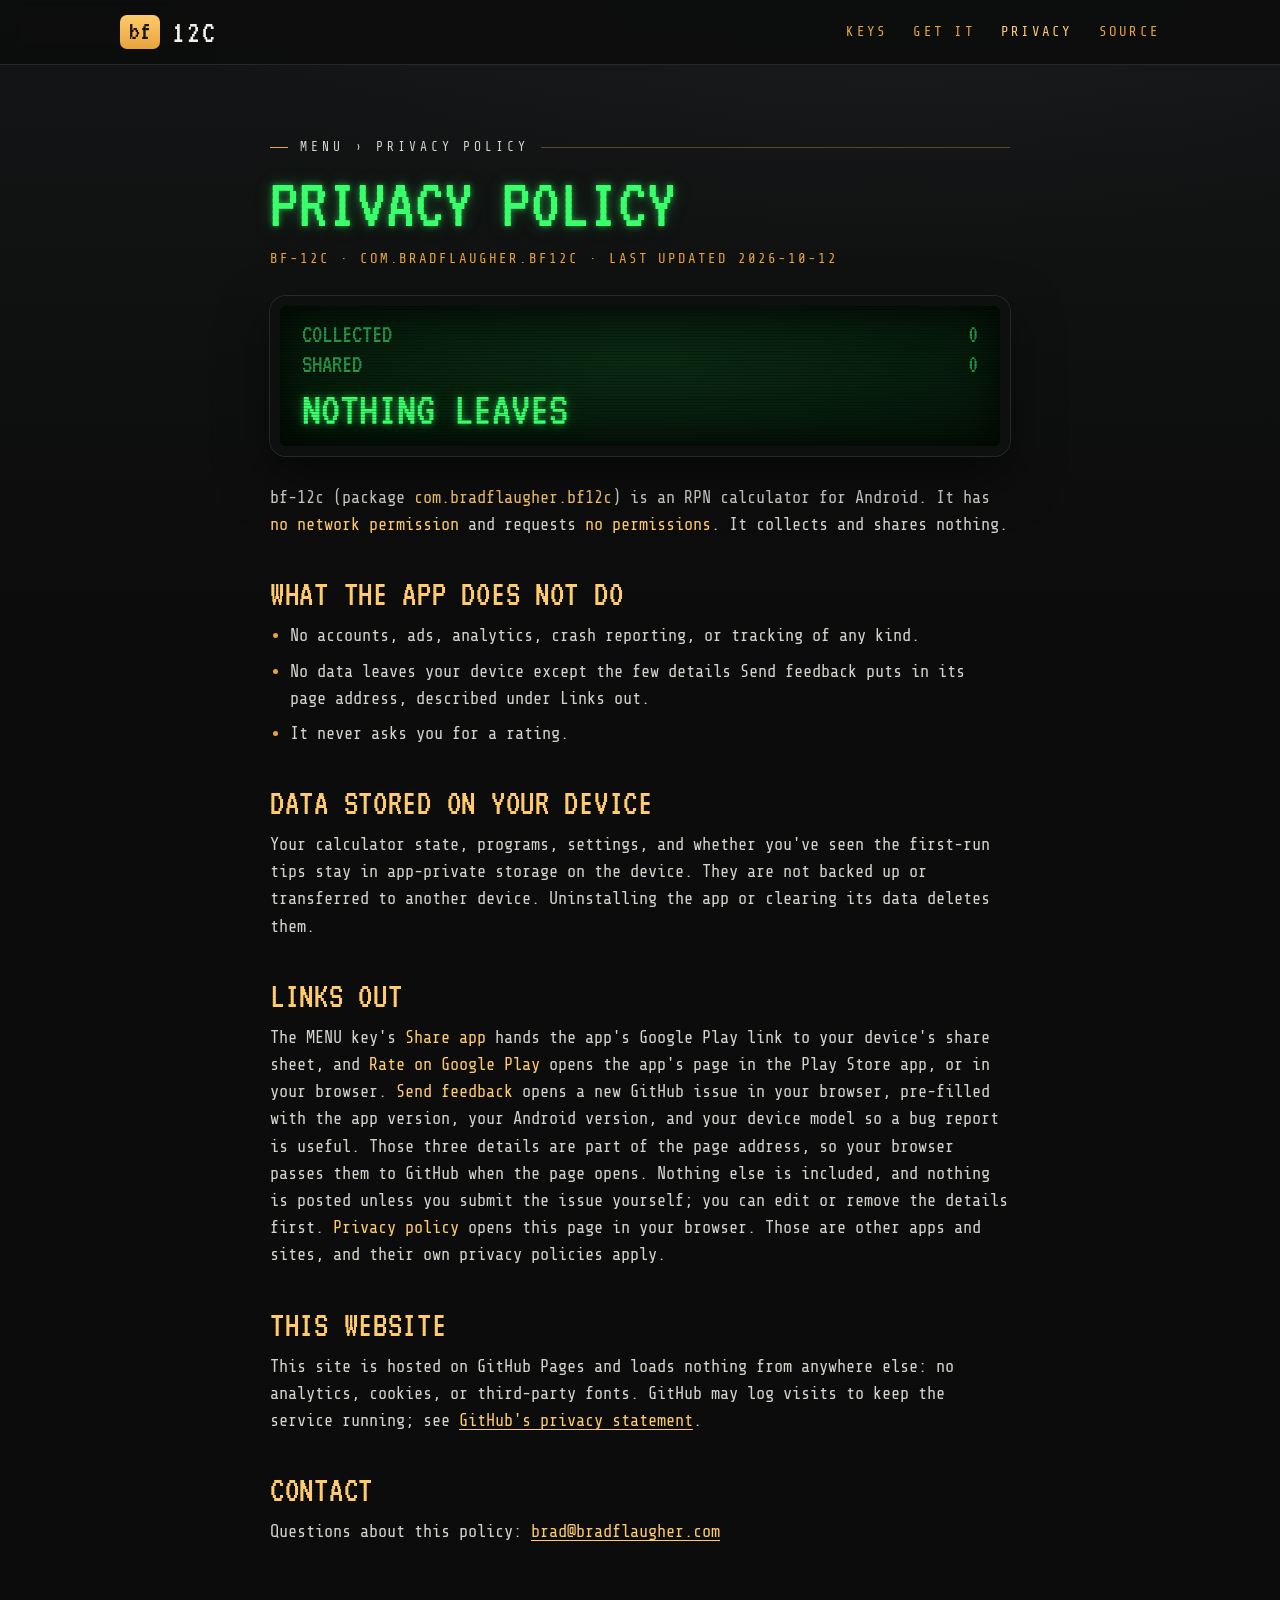
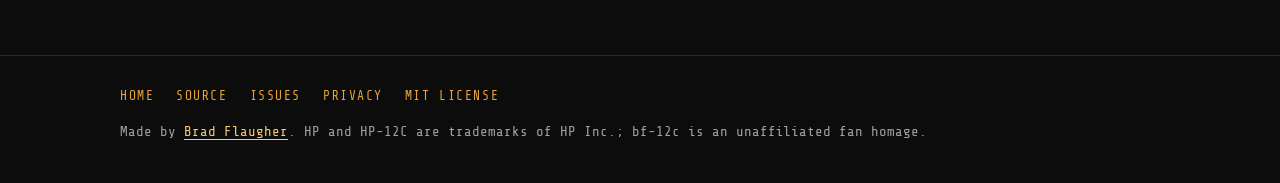
==== site/privacy/index.html @ fc192063 "Publish bf-12c's own website and privacy policy on GitHub Pages site/ is a static product page for b" ====
<!DOCTYPE html>
<html lang="en">
<head>
  <meta charset="utf-8">
  <meta name="viewport" content="width=device-width, initial-scale=1, viewport-fit=cover">
  <title>Privacy policy — bf-12c</title>
  <meta name="description" content="Privacy policy for bf-12c (com.bradflaugher.bf12c): no permissions, no network, nothing collected or shared.">
  <meta name="theme-color" content="#0b0c0b">
  <meta name="color-scheme" content="dark">
  <link rel="canonical" href="https://bradflaugher.github.io/bf-12c/privacy/">
  <link rel="icon" href="../favicon.ico" sizes="any">
  <link rel="icon" type="image/png" sizes="192x192" href="../img/icon-192.png">
  <link rel="apple-touch-icon" href="../apple-touch-icon.png">
  <link rel="stylesheet" href="../style.css">
</head>
<body>
  <a class="skip" href="#main">Skip to content</a>

  <header class="top">
    <div class="wrap">
      <a class="brand" href="../" aria-label="bf-12c home"><span class="bf">bf</span><span class="model">12C</span></a>
      <nav aria-label="Site">
        <a class="opt" href="../#keys">Keys</a>
        <a href="../#get">Get it</a>
        <a href="../privacy/" aria-current="page">Privacy</a>
        <a href="https://github.com/bradflaugher/bf-12c">Source</a>
      </nav>
    </div>
  </header>

  <main id="main" class="page">
    <div class="wrap">
      <p class="eyebrow">MENU › Privacy policy</p>
      <h1 class="glow">Privacy policy</h1>
      <p class="meta">bf-12c · com.bradflaugher.bf12c · last updated 2026-10-12</p>

      <div class="crt summary" role="img" aria-label="Collected: nothing. Shared: nothing.">
        <div class="reg" aria-hidden="true"><span>COLLECTED</span><span>0</span></div>
        <div class="reg" aria-hidden="true"><span>SHARED</span><span>0</span></div>
        <div class="x glow" aria-hidden="true">NOTHING LEAVES</div>
      </div>

      <p>bf-12c (package <strong>com.bradflaugher.bf12c</strong>) is an RPN calculator for Android. It has <strong>no network permission</strong> and requests <strong>no permissions</strong>. It collects and shares nothing.</p>

      <h2>What the app does not do</h2>
      <ul>
        <li>No accounts, ads, analytics, crash reporting, or tracking of any kind.</li>
        <li>No data leaves your device except the few details Send feedback puts in its page address, described under Links out.</li>
        <li>It never asks you for a rating.</li>
      </ul>

      <h2>Data stored on your device</h2>
      <p>Your calculator state, programs, settings, and whether you've seen the first-run tips stay in app-private storage on the device. They are not backed up or transferred to another device. Uninstalling the app or clearing its data deletes them.</p>

      <h2>Links out</h2>
      <p>The MENU key's <strong>Share app</strong> hands the app's Google Play link to your device's share sheet, and <strong>Rate on Google Play</strong> opens the app's page in the Play Store app, or in your browser. <strong>Send feedback</strong> opens a new GitHub issue in your browser, pre-filled with the app version, your Android version, and your device model so a bug report is useful. Those three details are part of the page address, so your browser passes them to GitHub when the page opens. Nothing else is included, and nothing is posted unless you submit the issue yourself; you can edit or remove the details first. <strong>Privacy policy</strong> opens this page in your browser. Those are other apps and sites, and their own privacy policies apply.</p>

      <h2>This website</h2>
      <p>This site is hosted on GitHub Pages and loads nothing from anywhere else: no analytics, cookies, or third-party fonts. GitHub may log visits to keep the service running; see <a href="https://docs.github.com/en/site-policy/privacy-policies/github-general-privacy-statement">GitHub's privacy statement</a>.</p>

      <h2>Contact</h2>
      <p>Questions about this policy: <a href="mailto:brad@bradflaugher.com">brad@bradflaugher.com</a></p>
    </div>
  </main>

  <footer class="foot">
    <div class="wrap">
      <nav aria-label="Footer">
        <a href="../">Home</a>
        <a href="https://github.com/bradflaugher/bf-12c">Source</a>
        <a href="https://github.com/bradflaugher/bf-12c/issues">Issues</a>
        <a href="../privacy/">Privacy</a>
        <a href="https://github.com/bradflaugher/bf-12c/blob/main/LICENSE">MIT license</a>
      </nav>
      <p>Made by <a href="https://bradflaugher.com">Brad Flaugher</a>. HP and HP-12C are trademarks of HP Inc.; bf-12c is an unaffiliated fan homage.</p>
    </div>
  </footer>
</body>
</html>
---- site/style.css ----
/* bf-12c site. The app's own palette (app/src/main/java/.../ui/Theme.kt) and
   fonts (VT323 for the CRT, Share Tech Mono for everything else), self-hosted:
   the site makes no third-party requests, like the app. */

@font-face {
  font-family: "VT323";
  src: url("fonts/vt323.woff2") format("woff2");
  font-display: swap;
}
@font-face {
  font-family: "Share Tech Mono";
  src: url("fonts/share_tech_mono.woff2") format("woff2");
  font-display: swap;
}

:root {
  color-scheme: dark;
  --bezel: #0b0c0b;
  --bezel-edge: #26282a;
  --face: #151617;
  --gold: #e8a33d;
  --gold-hi: #ffcb6b;
  --blue: #4fa3e0;
  --blue-hi: #8ccbff;
  --key-top: #34373a;
  --key-bottom: #1b1d1f;
  --key-edge: #4a4e52;
  --label: #f1f0ea;
  --muted: #a3a39b;
  --ink: #39ff6a;
  --dim: #2db356;
  --glass: #030d05;
  --crt: "VT323", ui-monospace, monospace;
  --mono: "Share Tech Mono", ui-monospace, "Cascadia Mono", Menlo, Consolas, monospace;
  --wrap: 1120px;
  --gutter: clamp(16px, 4vw, 40px);
}

* { box-sizing: border-box; }
html { -webkit-text-size-adjust: 100%; scroll-behavior: smooth; }
@media (prefers-reduced-motion: reduce) { html { scroll-behavior: auto; } }

body {
  margin: 0;
  min-height: 100vh;
  background:
    radial-gradient(1200px 600px at 70% -10%, #1e2021 0%, transparent 70%),
    linear-gradient(#141516, var(--bezel) 600px);
  background-color: var(--bezel);
  color: var(--label);
  font: 17px/1.6 var(--mono);
  overflow-x: hidden;
}

a { color: var(--gold-hi); text-underline-offset: 3px; }
a:hover { color: var(--label); }
:focus-visible { outline: 2px solid var(--blue-hi); outline-offset: 3px; border-radius: 4px; }
img { max-width: 100%; height: auto; display: block; }
p { margin: 0 0 1em; }

.skip {
  position: absolute; left: -9999px; top: 8px; z-index: 10;
  background: var(--gold); color: var(--bezel); padding: 8px 14px; border-radius: 6px;
}
.skip:focus { left: 8px; }

.wrap { max-width: var(--wrap); margin: 0 auto; padding: 0 var(--gutter); }

/* ── Header: the brand plate from the app's top-right corner ───────────── */

.top {
  border-bottom: 1px solid var(--bezel-edge);
  background: rgb(11 12 11 / 0.85);
  position: sticky; top: 0; z-index: 5;
  backdrop-filter: blur(8px);
}
.top .wrap { display: flex; align-items: center; justify-content: space-between; gap: 16px; min-height: 64px; }
.brand { display: inline-flex; align-items: center; gap: 12px; text-decoration: none; color: var(--label); }
.brand .bf {
  font: 28px/1 var(--crt);
  background: linear-gradient(var(--gold-hi), var(--gold));
  color: #1b1408; padding: 2px 9px 4px; border-radius: 7px;
}
.brand .model { font: 32px/1 var(--crt); letter-spacing: 0.06em; }
.top nav { display: flex; gap: clamp(12px, 2.4vw, 26px); flex-wrap: wrap; justify-content: flex-end; }
.top nav a {
  color: var(--gold); text-decoration: none; font-size: 14px;
  letter-spacing: 0.16em; text-transform: uppercase;
}
.top nav a:hover, .top nav a[aria-current] { color: var(--gold-hi); }
@media (max-width: 640px) { .top nav .opt { display: none; } }

/* ── The CRT ────────────────────────────────────────────────────────────── */

.crt {
  position: relative;
  background:
    radial-gradient(120% 140% at 50% 40%, #0a2a12 0%, var(--glass) 75%);
  border: 10px solid #0e0f0f;
  box-shadow: 0 0 0 1px var(--bezel-edge), inset 0 0 40px rgb(0 0 0 / 0.8), 0 20px 50px rgb(0 0 0 / 0.5);
  border-radius: 16px;
  color: var(--ink);
  font-family: var(--crt);
  padding: 14px 22px 10px;
  overflow: hidden;
}
.crt::after { /* scanlines */
  content: ""; position: absolute; inset: 0; pointer-events: none;
  background: repeating-linear-gradient(to bottom, rgb(0 0 0 / 0.22) 0 1px, transparent 1px 3px);
}
.glow { text-shadow: 0 0 6px rgb(57 255 106 / 0.55), 0 0 18px rgb(57 255 106 / 0.25); }
.crt .reg { display: flex; justify-content: space-between; color: var(--dim); font-size: 26px; line-height: 1.15; opacity: 0.8; }
.crt .x { text-align: right; font-size: clamp(44px, 9vw, 88px); line-height: 1; margin: 6px 0 2px; }
.crt .full { text-align: right; font-size: clamp(13px, 2.9vw, 28px); color: var(--dim); white-space: nowrap; }
.crt .ann { display: flex; gap: 0.9em; font-size: 22px; color: var(--dim); opacity: 0.35; margin-top: 4px; }
.crt .ann .on { opacity: 1; color: var(--ink); }

/* ── Hero ──────────────────────────────────────────────────────────────── */

.hero { padding: clamp(36px, 7vw, 88px) 0 40px; }
.hero .grid { display: grid; grid-template-columns: 1.05fr 1fr; gap: clamp(28px, 5vw, 64px); align-items: center; }
@media (max-width: 860px) { .hero .grid { grid-template-columns: 1fr; } }
.hero h1 {
  font: clamp(48px, 8vw, 84px)/0.95 var(--crt);
  color: var(--ink); margin: 0 0 18px; letter-spacing: 0.02em; text-transform: uppercase;
}
.hero .sub { color: var(--gold-hi); font-size: clamp(16px, 2vw, 19px); margin-bottom: 8px; }
.hero .lede { color: var(--muted); max-width: 36em; }
.rule { height: 2px; border: 0; margin: 22px 0; background: linear-gradient(90deg, var(--gold), transparent); max-width: 440px; }

/* Buttons are keys: gold f, blue g, plain black. */
.keys { display: flex; flex-wrap: wrap; gap: 12px; margin-top: 26px; }
.key {
  display: inline-flex; flex-direction: column; align-items: center; justify-content: center;
  min-width: 150px; min-height: 52px; padding: 8px 20px;
  border-radius: 10px; border: 1px solid var(--key-edge);
  background: linear-gradient(var(--key-top) 0 62%, var(--key-bottom) 62%);
  color: var(--label); text-decoration: none; font: 20px/1.1 var(--crt); letter-spacing: 0.08em;
  box-shadow: 0 3px 0 #050505, 0 8px 18px rgb(0 0 0 / 0.4);
  transition: transform 0.06s, box-shadow 0.06s;
}
.key small { font: 13px/1.2 var(--mono); letter-spacing: 0.08em; color: var(--blue-hi); margin-top: 3px; }
.key:hover { color: var(--label); filter: brightness(1.12); }
.key:active { transform: translateY(2px); box-shadow: 0 1px 0 #050505, 0 3px 8px rgb(0 0 0 / 0.4); }
.key.f { background: linear-gradient(var(--gold-hi) 0 62%, var(--gold) 62%); color: #1b1408; border-color: #f7c46e; }
.key.f small { color: #4a3510; }
.key.g { background: linear-gradient(var(--blue-hi) 0 62%, var(--blue) 62%); color: #08192a; border-color: #a8d8ff; }
.key.g small { color: #0d2a45; }

/* ── Device frame ──────────────────────────────────────────────────────── */

.device {
  background: #101112; border: 1px solid var(--bezel-edge); border-radius: 22px;
  padding: clamp(8px, 1.2vw, 14px);
  box-shadow: 0 30px 80px rgb(0 0 0 / 0.6), inset 0 1px 0 rgb(255 255 255 / 0.04);
}
.device img { border-radius: 12px; }
.showcase { margin: 8px 0 0; }
.showcase figcaption, figure figcaption {
  font-size: 14px; color: var(--muted); text-align: center; margin-top: 12px; letter-spacing: 0.04em;
}
figcaption b { color: var(--gold); font-weight: normal; text-transform: uppercase; letter-spacing: 0.14em; }

/* ── Sections ──────────────────────────────────────────────────────────── */

section { padding: clamp(48px, 8vw, 96px) 0 0; scroll-margin-top: 40px; }
.eyebrow {
  display: flex; align-items: center; gap: 12px;
  color: var(--gold); font-size: 13px; letter-spacing: 0.3em; text-transform: uppercase; margin: 0 0 10px;
}
.eyebrow::before, .eyebrow::after { content: ""; height: 1px; flex: 0 0 18px; background: var(--gold); }
.eyebrow::after { flex: 1; opacity: 0.35; }
h2 {
  font: clamp(36px, 5.5vw, 56px)/1 var(--crt); color: var(--label);
  margin: 0 0 14px; letter-spacing: 0.02em; text-transform: uppercase;
}
.intro { color: var(--muted); max-width: 44em; margin-bottom: 34px; }

/* Feature cards are 12c keys: gold f legend above, blue g legend on the key. */
.features { display: grid; grid-template-columns: repeat(auto-fill, minmax(min(100%, 300px), 1fr)); gap: 18px; }
.feature {
  background: linear-gradient(180deg, #18191a, #121314);
  border: 1px solid var(--bezel-edge); border-radius: 14px; padding: 18px 20px 6px;
}
.feature .legend { min-height: 1.3em; color: var(--gold); font-size: 13px; letter-spacing: 0.18em; text-transform: uppercase; text-align: center; width: 104px; margin-bottom: 4px; }
.feature .cap {
  width: 104px; height: 62px; border-radius: 9px; border: 1px solid var(--key-edge);
  background: linear-gradient(var(--key-top) 0 60%, var(--key-bottom) 60%);
  display: grid; grid-template-rows: 60% 40%; place-items: center; margin-bottom: 14px;
  box-shadow: 0 3px 0 #050505;
}
.feature .cap span { font: 28px/1 var(--crt); color: var(--label); }
.feature .cap i { font: 13px/1 var(--mono); font-style: normal; color: var(--blue); }
.feature h3 { font: 17px/1.3 var(--mono); color: var(--label); margin: 0 0 6px; letter-spacing: 0.04em; }
.feature p { color: var(--muted); font-size: 15.5px; }
code, kbd {
  font-family: var(--mono); font-size: 0.92em; color: var(--label);
  background: #232527; border: 1px solid #34373a; border-radius: 5px; padding: 0 5px;
}
kbd { border-bottom-width: 2px; }

/* ── Screens ───────────────────────────────────────────────────────────── */

.tall { display: grid; grid-template-columns: repeat(4, 1fr); gap: 18px; }
.wide { display: grid; grid-template-columns: repeat(3, 1fr); gap: 18px; margin-top: 26px; }
@media (max-width: 900px) {
  .tall { grid-template-columns: repeat(2, 1fr); }
  .wide { grid-template-columns: 1fr; }
}
figure { margin: 0; min-width: 0; }
.tall .device { border-radius: 18px; }

/* ── Phosphors ─────────────────────────────────────────────────────────── */

.phosphors { display: grid; grid-template-columns: repeat(4, 1fr); gap: 16px; }
@media (max-width: 760px) { .phosphors { grid-template-columns: repeat(2, 1fr); } }
.phosphor .crt { border-width: 8px; padding: 10px 16px 8px; border-radius: 12px; }
.phosphor .x { font-size: clamp(38px, 5vw, 54px); margin: 0; }
.phosphor .reg { font-size: 20px; }
.phosphor figcaption { text-align: left; }
.amber .crt { --ink: #ffb02e; --dim: #c08020; background: radial-gradient(120% 140% at 50% 40%, #2a1a05 0%, #100900 75%); }
.amber .glow { text-shadow: 0 0 6px rgb(255 176 46 / 0.55), 0 0 18px rgb(255 176 46 / 0.25); }
.ice .crt { --ink: #7df3ff; --dim: #45b5c5; background: radial-gradient(120% 140% at 50% 40%, #06262c 0%, #020b0e 75%); }
.ice .glow { text-shadow: 0 0 6px rgb(125 243 255 / 0.55), 0 0 18px rgb(125 243 255 / 0.25); }
.lcd .crt { --ink: #1b2016; --dim: #59624c; background: linear-gradient(#a7b096, #9da68d); }
.lcd .crt::after { display: none; }
.lcd .glow { text-shadow: 1px 1px 0 rgb(0 0 0 / 0.12); }
.phosphor .crt .x, .phosphor .crt .reg { color: var(--ink); }
.phosphor .crt .reg { color: var(--dim); }

/* ── Readout: the no-nonsense list ─────────────────────────────────────── */

.split { display: grid; grid-template-columns: 1fr 1fr; gap: clamp(28px, 5vw, 64px); align-items: start; }
@media (max-width: 860px) { .split { grid-template-columns: 1fr; } }
.readout { font-size: clamp(22px, 3.2vw, 28px); line-height: 1.35; padding: 18px 22px; }
.readout ul { list-style: none; margin: 0; padding: 0; }
.readout li { display: flex; gap: 0.4em; }
.readout li::after { content: ""; order: 1; flex: 1; border-bottom: 2px dotted rgb(57 255 106 / 0.35); margin-bottom: 0.32em; }
.readout li span:last-child { order: 2; }
.readout .ok { color: var(--ink); }

/* ── Install ───────────────────────────────────────────────────────────── */

.steps { counter-reset: step; list-style: none; padding: 0; margin: 0; display: grid; gap: 14px; }
.steps li {
  counter-increment: step; position: relative; padding: 16px 18px 6px 64px;
  background: #131415; border: 1px solid var(--bezel-edge); border-radius: 12px;
}
.steps li::before {
  content: counter(step, decimal-leading-zero);
  position: absolute; left: 16px; top: 13px; font: 28px/1 var(--crt); color: var(--gold);
}
.steps h3 { margin: 0 0 4px; font: 17px/1.3 var(--mono); }
.steps p { color: var(--muted); font-size: 15.5px; }

/* ── Footer ────────────────────────────────────────────────────────────── */

.foot {
  margin-top: clamp(56px, 9vw, 110px); border-top: 1px solid var(--bezel-edge);
  padding: 30px 0 40px; color: var(--muted); font-size: 14px;
}
.foot .wrap { display: grid; gap: 14px; }
.foot nav { display: flex; flex-wrap: wrap; gap: 8px 22px; }
.foot nav a { color: var(--gold); text-decoration: none; letter-spacing: 0.12em; text-transform: uppercase; font-size: 13px; }
.foot nav a:hover { color: var(--gold-hi); }
.foot p { margin: 0; max-width: 60em; }

/* ── Prose pages (privacy) ─────────────────────────────────────────────── */

.page { padding: clamp(36px, 6vw, 72px) 0 0; }
.page .wrap { max-width: 820px; }
.page h1 { font: clamp(44px, 7vw, 72px)/1 var(--crt); color: var(--ink); margin: 0 0 8px; text-transform: uppercase; }
.page .meta { color: var(--gold); font-size: 14px; letter-spacing: 0.14em; text-transform: uppercase; margin-bottom: 26px; }
.page h2 { font-size: clamp(28px, 4vw, 36px); color: var(--gold-hi); margin: 38px 0 10px; }
.page p, .page li { color: #d4d3cc; }
.page ul { padding-left: 1.2em; margin: 0 0 1em; }
.page li { margin-bottom: 8px; }
.page li::marker { color: var(--gold); }
.page strong { color: var(--gold-hi); font-weight: normal; }
.summary { margin: 4px 0 28px; }
.summary .x { font-size: clamp(30px, 6vw, 48px); text-align: left; }

.center { text-align: center; }
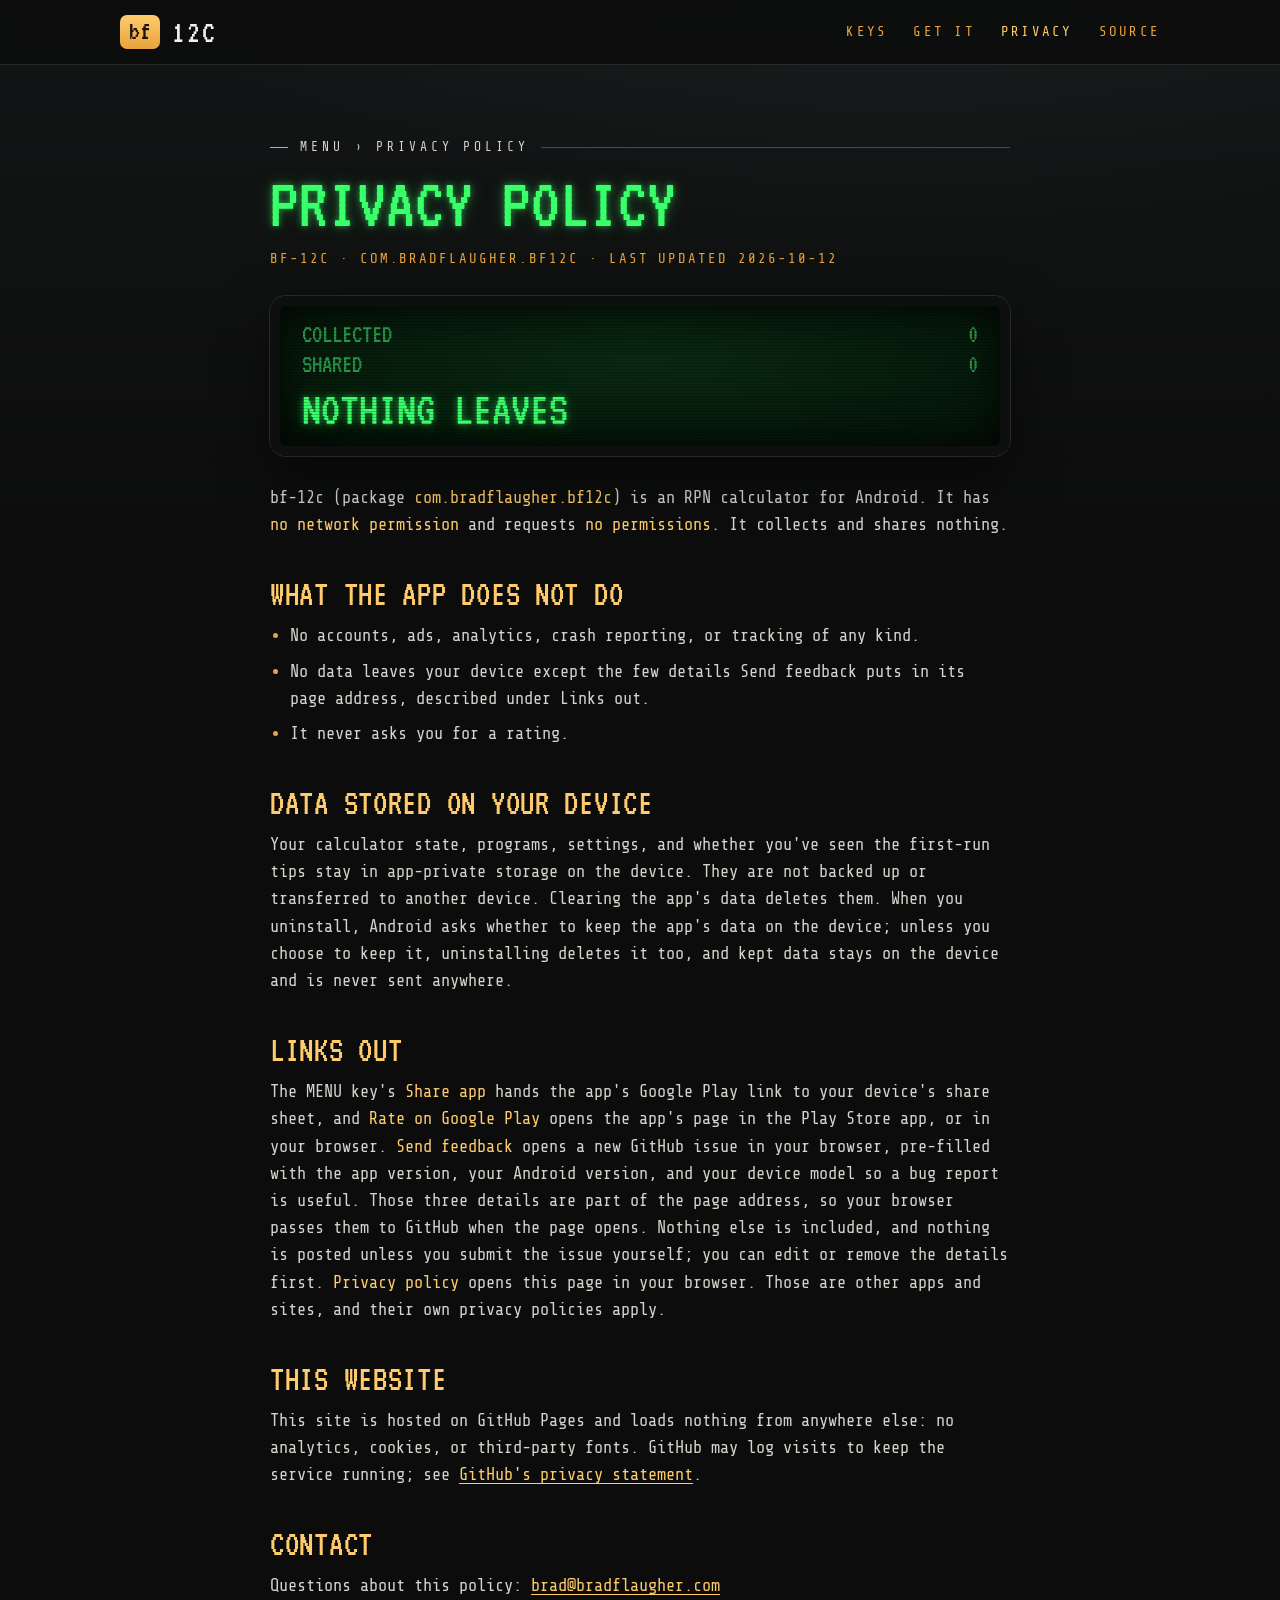
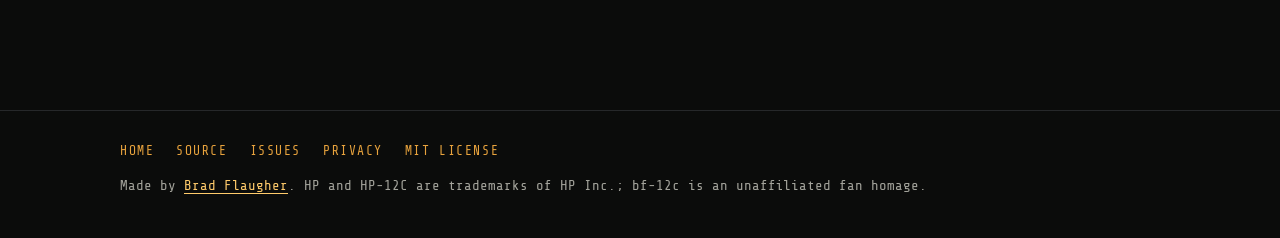
==== commit 9bcfa31c: "Privacy policy: describe Android's keep-data-on-uninstall option Co-Authored-By: Claude Opus 5.5 (1M" ====
--- a/site/privacy/index.html
+++ b/site/privacy/index.html
@@ -50,7 +50,7 @@
       </ul>
 
       <h2>Data stored on your device</h2>
-      <p>Your calculator state, programs, settings, and whether you've seen the first-run tips stay in app-private storage on the device. They are not backed up or transferred to another device. Uninstalling the app or clearing its data deletes them.</p>
+      <p>Your calculator state, programs, settings, and whether you've seen the first-run tips stay in app-private storage on the device. They are not backed up or transferred to another device. Clearing the app's data deletes them. When you uninstall, Android asks whether to keep the app's data on the device; unless you choose to keep it, uninstalling deletes it too, and kept data stays on the device and is never sent anywhere.</p>
 
       <h2>Links out</h2>
       <p>The MENU key's <strong>Share app</strong> hands the app's Google Play link to your device's share sheet, and <strong>Rate on Google Play</strong> opens the app's page in the Play Store app, or in your browser. <strong>Send feedback</strong> opens a new GitHub issue in your browser, pre-filled with the app version, your Android version, and your device model so a bug report is useful. Those three details are part of the page address, so your browser passes them to GitHub when the page opens. Nothing else is included, and nothing is posted unless you submit the issue yourself; you can edit or remove the details first. <strong>Privacy policy</strong> opens this page in your browser. Those are other apps and sites, and their own privacy policies apply.</p>
